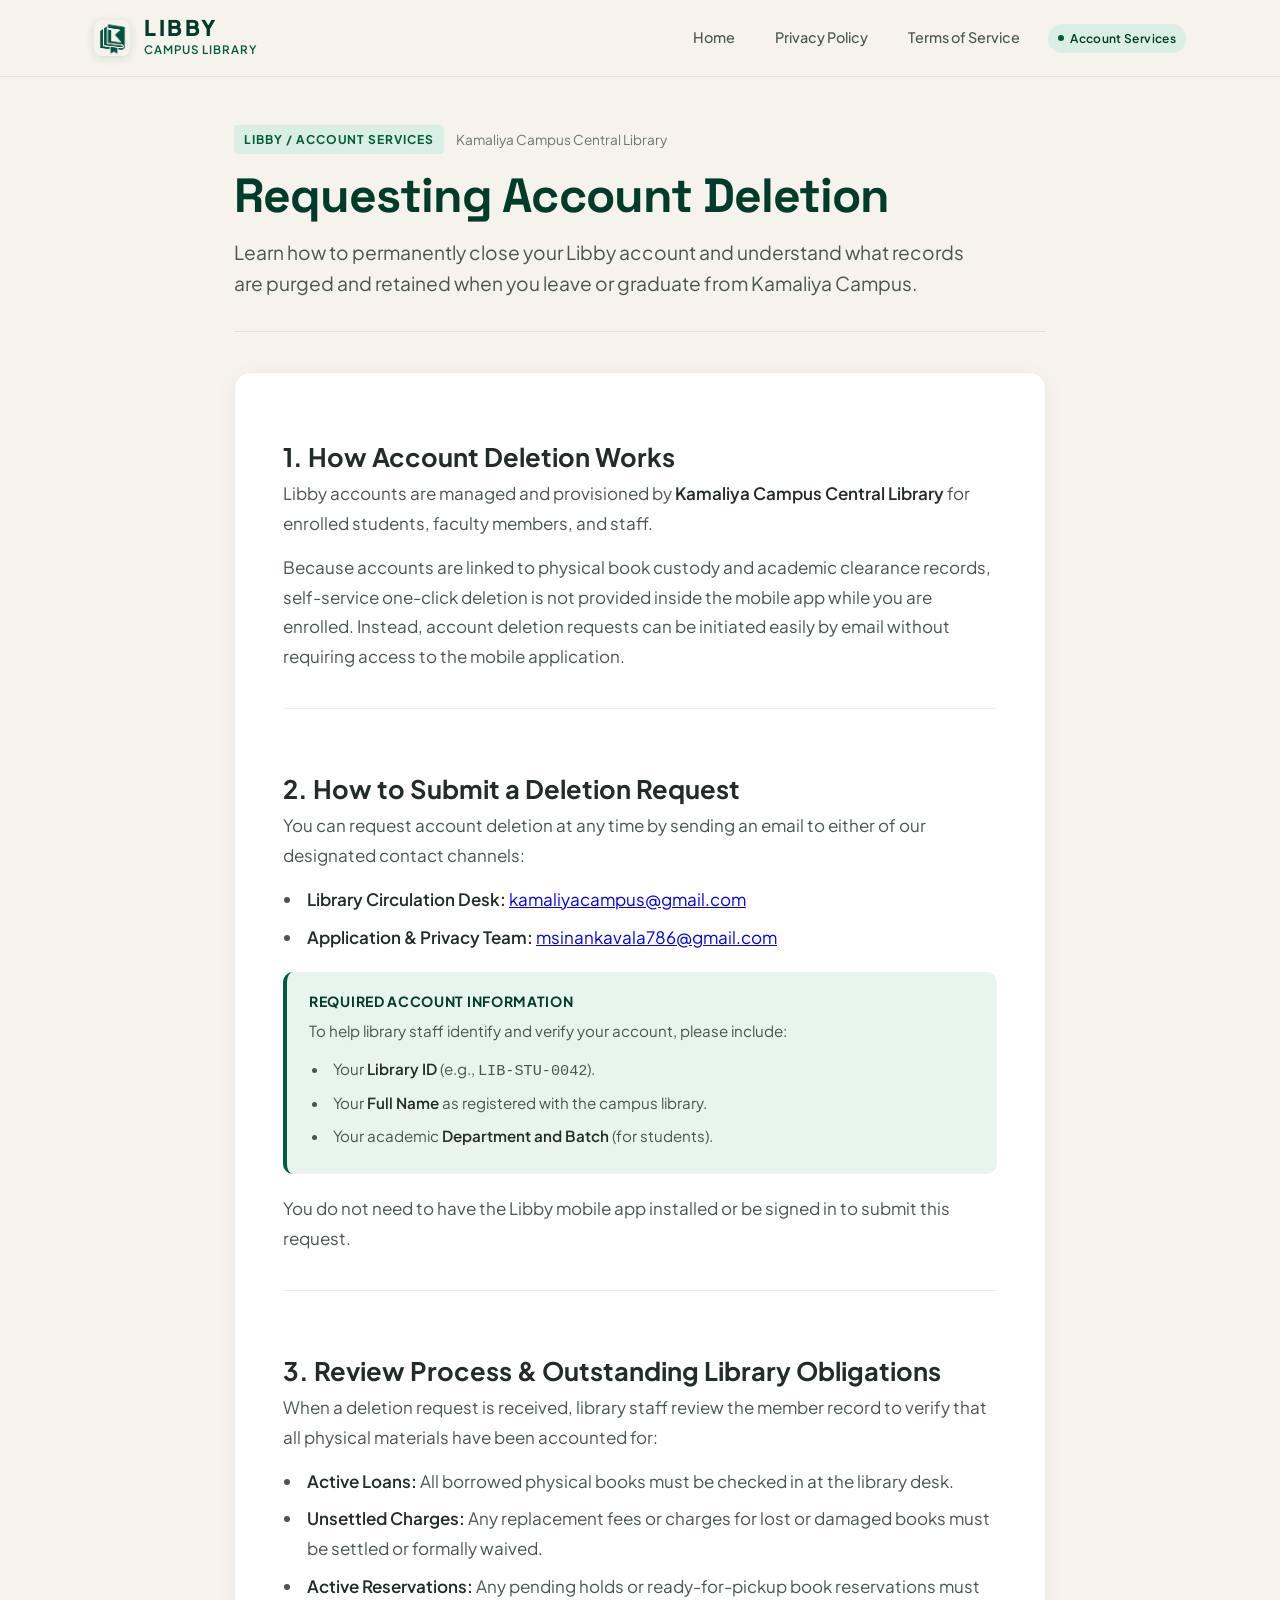
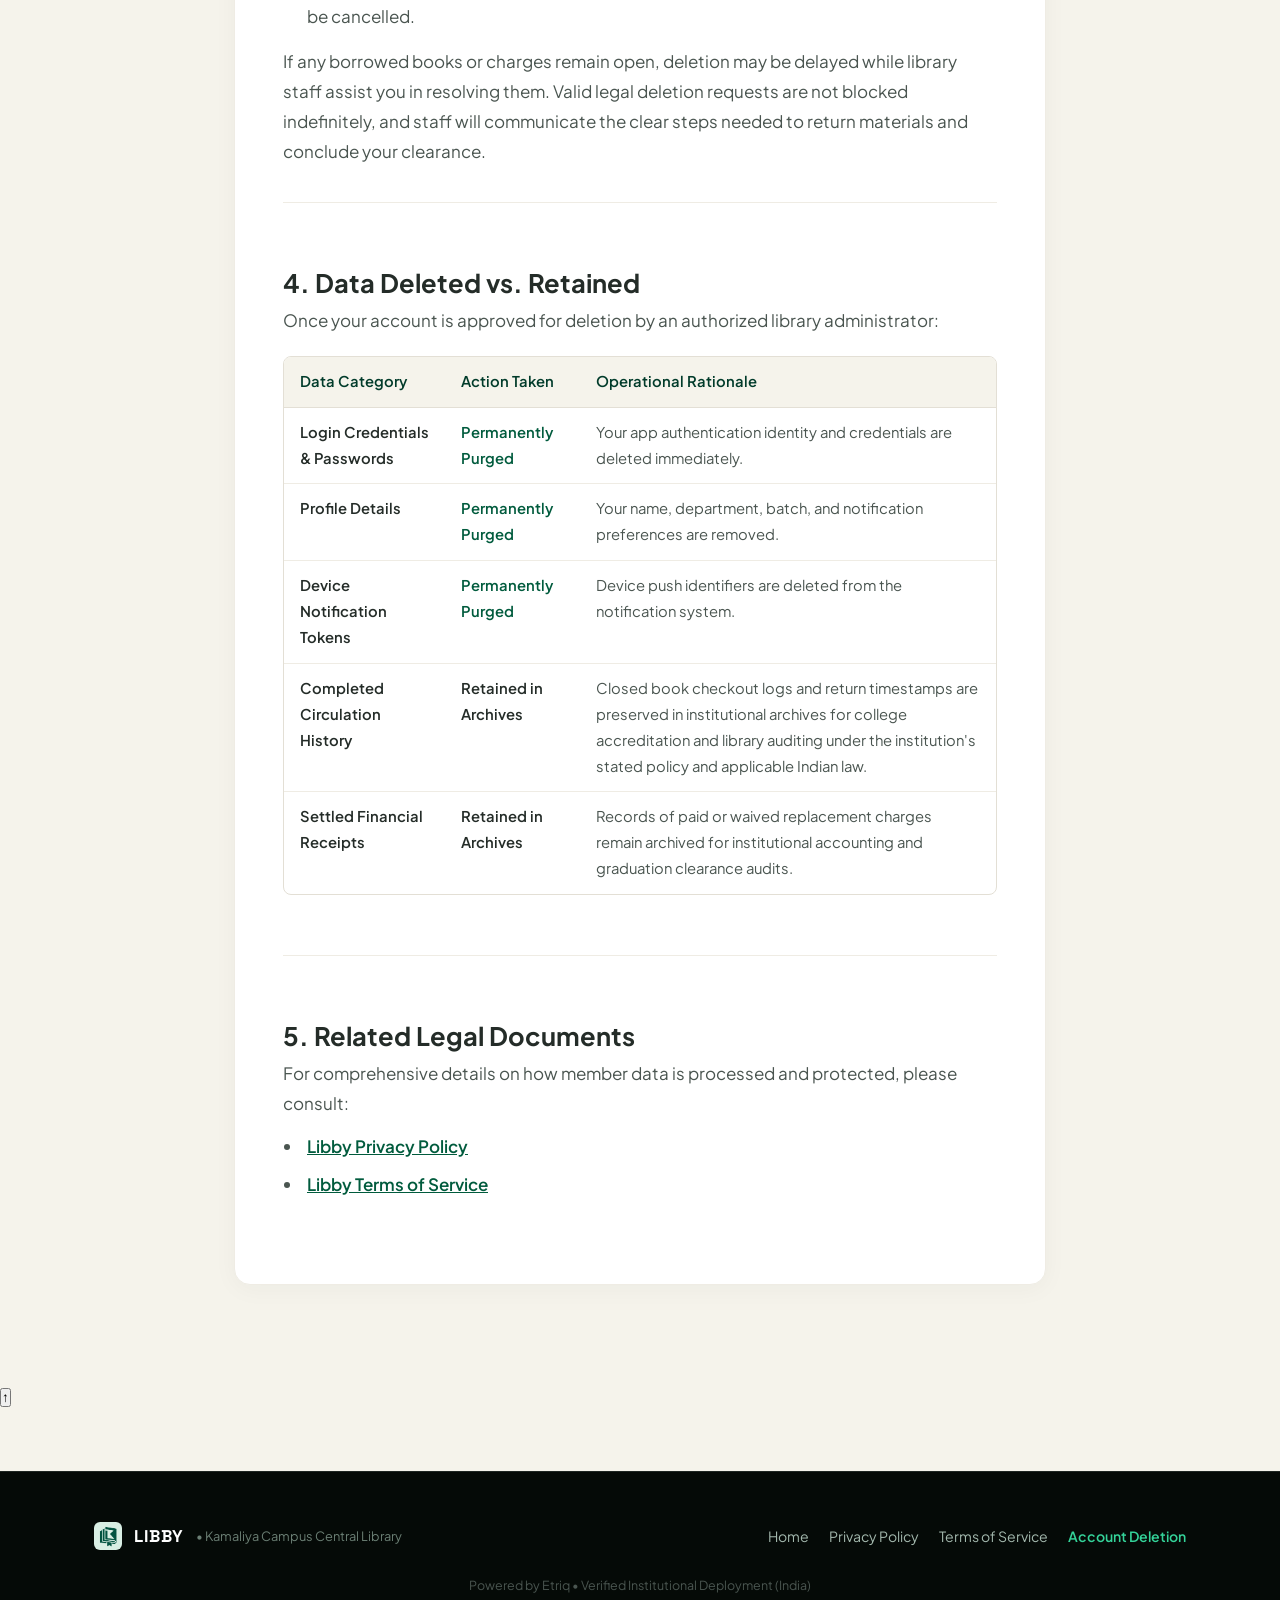
==== account-deletion/index.html @ 28964e1e "feat: sync latest marketing website, legal pages, assets, and v1.5.0 installer release link" ====
<!DOCTYPE html>
<html lang="en">
<head>
  <meta charset="UTF-8">
  <meta name="viewport" content="width=device-width, initial-scale=1.0">
  <title>Account Deletion Request — Libby Campus Library Platform</title>
  <meta name="description" content="Instructions and request pathways for deleting your Libby library account and personal profile records.">
  <link rel="canonical" href="https://libby.etriq.online/account-deletion/">
  
  <meta property="og:title" content="Account Deletion Request — Libby">
  <meta property="og:description" content="Official guidelines on how to request deletion of your Libby account and personal data at Kamaliya Campus Central Library.">
  <meta property="og:type" content="website">
  <meta property="og:url" content="https://libby.etriq.online/account-deletion/">
  <meta property="og:image" content="../assets/libby_logo.png">

  <!-- Favicon / Web Tab Icon -->
  <link rel="icon" type="image/png" href="../assets/libby_logo.png">
  <link rel="apple-touch-icon" href="../assets/libby_logo.png">

  <!-- Typography: Space Grotesk (Headings) + Plus Jakarta Sans (Body) -->
  <link rel="preconnect" href="https://fonts.googleapis.com">
  <link rel="preconnect" href="https://fonts.gstatic.com" crossorigin>
  <link href="https://fonts.googleapis.com/css2?family=Plus+Jakarta+Sans:ital,wght@0,300;0,400;0,500;0,600;0,700;0,800;1,400&family=Space+Grotesk:wght@500;600;700&display=swap" rel="stylesheet">
  
  <link rel="stylesheet" href="../policy.css">
</head>
<body>
  <!-- Accessible Skip Link -->
  <a href="#main-content" class="skip-link">Skip to main content</a>

  <!-- Header -->
  <header class="site-header">
    <div class="header-container">
      <a href="../index.html" class="brand-group" aria-label="Libby Home">
        <img src="../assets/libby_logo.png" alt="Libby Logo" class="brand-logo-img" width="36" height="36">
        <div class="brand-text-block">
          <span class="brand-title">Libby</span>
          <span class="brand-subtitle">Campus Library</span>
        </div>
      </a>
      <nav class="header-nav" aria-label="Primary navigation">
        <a href="../index.html" class="nav-link">Home</a>
        <a href="../privacy-policy/" class="nav-link">Privacy Policy</a>
        <a href="../terms-of-service/" class="nav-link">Terms of Service</a>
        <span class="badge-tag">Account Services</span>
      </nav>
    </div>
  </header>

  <!-- Page Wrapper -->
  <div class="page-wrapper" style="max-width: 860px;">
    <!-- Hero Banner -->
    <header class="policy-hero">
      <div class="hero-context">
        <span class="hero-context-badge">LIBBY / ACCOUNT SERVICES</span>
        <span class="hero-context-meta">Kamaliya Campus Central Library</span>
      </div>
      <h1 class="policy-title">Requesting Account Deletion</h1>
      <p class="hero-lead">
        Learn how to permanently close your Libby account and understand what records are purged and retained when you leave or graduate from Kamaliya Campus.
      </p>
    </header>

    <!-- Main Content -->
    <main id="main-content" class="policy-main">

      <!-- Section: Overview -->
      <section class="policy-section">
        <h2>1. How Account Deletion Works</h2>
        <p>
          Libby accounts are managed and provisioned by <strong>Kamaliya Campus Central Library</strong> for enrolled students, faculty members, and staff.
        </p>
        <p>
          Because accounts are linked to physical book custody and academic clearance records, self-service one-click deletion is not provided inside the mobile app while you are enrolled. Instead, account deletion requests can be initiated easily by email without requiring access to the mobile application.
        </p>
      </section>

      <!-- Section: How to Submit -->
      <section class="policy-section">
        <h2>2. How to Submit a Deletion Request</h2>
        <p>
          You can request account deletion at any time by sending an email to either of our designated contact channels:
        </p>
        <ul>
          <li><strong>Library Circulation Desk:</strong> <a href="mailto:kamaliyacampus@gmail.com?subject=Account%20Deletion%20Request">kamaliyacampus@gmail.com</a></li>
          <li><strong>Application & Privacy Team:</strong> <a href="mailto:msinankavala786@gmail.com?subject=Account%20Deletion%20Request">msinankavala786@gmail.com</a></li>
        </ul>
        <div class="callout callout-verified">
          <div class="callout-title">Required Account Information</div>
          <p>To help library staff identify and verify your account, please include:</p>
          <ul style="margin-bottom: 0;">
            <li>Your <strong>Library ID</strong> (e.g., <code>LIB-STU-0042</code>).</li>
            <li>Your <strong>Full Name</strong> as registered with the campus library.</li>
            <li>Your academic <strong>Department and Batch</strong> (for students).</li>
          </ul>
        </div>
        <p>
          You do not need to have the Libby mobile app installed or be signed in to submit this request.
        </p>
      </section>

      <!-- Section: Review and Requirements -->
      <section class="policy-section">
        <h2>3. Review Process & Outstanding Library Obligations</h2>
        <p>
          When a deletion request is received, library staff review the member record to verify that all physical materials have been accounted for:
        </p>
        <ul>
          <li><strong>Active Loans:</strong> All borrowed physical books must be checked in at the library desk.</li>
          <li><strong>Unsettled Charges:</strong> Any replacement fees or charges for lost or damaged books must be settled or formally waived.</li>
          <li><strong>Active Reservations:</strong> Any pending holds or ready-for-pickup book reservations must be cancelled.</li>
        </ul>
        <p>
          If any borrowed books or charges remain open, deletion may be delayed while library staff assist you in resolving them. Valid legal deletion requests are not blocked indefinitely, and staff will communicate the clear steps needed to return materials and conclude your clearance.
        </p>
      </section>

      <!-- Section: What Data is Deleted vs. Retained -->
      <section class="policy-section">
        <h2>4. Data Deleted vs. Retained</h2>
        <p>
          Once your account is approved for deletion by an authorized library administrator:
        </p>
        <div class="data-table-wrapper">
          <table class="data-table">
            <thead>
              <tr>
                <th>Data Category</th>
                <th>Action Taken</th>
                <th>Operational Rationale</th>
              </tr>
            </thead>
            <tbody>
              <tr>
                <td><strong>Login Credentials & Passwords</strong></td>
                <td><strong style="color:#015B3D;">Permanently Purged</strong></td>
                <td>Your app authentication identity and credentials are deleted immediately.</td>
              </tr>
              <tr>
                <td><strong>Profile Details</strong></td>
                <td><strong style="color:#015B3D;">Permanently Purged</strong></td>
                <td>Your name, department, batch, and notification preferences are removed.</td>
              </tr>
              <tr>
                <td><strong>Device Notification Tokens</strong></td>
                <td><strong style="color:#015B3D;">Permanently Purged</strong></td>
                <td>Device push identifiers are deleted from the notification system.</td>
              </tr>
              <tr>
                <td><strong>Completed Circulation History</strong></td>
                <td><strong>Retained in Archives</strong></td>
                <td>Closed book checkout logs and return timestamps are preserved in institutional archives for college accreditation and library auditing under the institution's stated policy and applicable Indian law.</td>
              </tr>
              <tr>
                <td><strong>Settled Financial Receipts</strong></td>
                <td><strong>Retained in Archives</strong></td>
                <td>Records of paid or waived replacement charges remain archived for institutional accounting and graduation clearance audits.</td>
              </tr>
            </tbody>
          </table>
        </div>
      </section>

      <!-- Section: Related Policies -->
      <section class="policy-section">
        <h2>5. Related Legal Documents</h2>
        <p>
          For comprehensive details on how member data is processed and protected, please consult:
        </p>
        <ul>
          <li><a href="../privacy-policy/" style="color:var(--color-primary-green); font-weight:600; text-decoration:underline;">Libby Privacy Policy</a></li>
          <li><a href="../terms-of-service/" style="color:var(--color-primary-green); font-weight:600; text-decoration:underline;">Libby Terms of Service</a></li>
        </ul>
      </section>

    </main>
  </div>

  <!-- Back to Top Button -->
  <button id="back-to-top" class="back-to-top-btn" aria-label="Back to top">↑</button>

  <!-- Shared Footer -->
  <footer class="site-footer" style="background: #050A07; border-top: 1px solid rgba(217,239,228,0.12); padding: 50px 0 30px; margin-top: 60px;">
    <div style="max-width: 1140px; margin: 0 auto; padding: 0 24px; display: flex; justify-content: space-between; align-items: center; flex-wrap: wrap; gap: 20px;">
      <div style="display: flex; align-items: center; gap: 12px;">
        <img src="../assets/libby_logo.png" alt="Libby" width="28" height="28" style="background:#D9EFE4; border-radius:6px; padding:2px;">
        <span style="font-family:'Space Grotesk',sans-serif; font-weight:800; color:#FFFFFF; letter-spacing:0.05em;">LIBBY</span>
        <span style="font-size:0.8rem; color:#6B7F74;">• Kamaliya Campus Central Library</span>
      </div>
      <div style="display: flex; gap: 20px; font-size: 0.88rem; flex-wrap: wrap;">
        <a href="../index.html" style="color:#A3B8AD; text-decoration:none;">Home</a>
        <a href="../privacy-policy/" style="color:#A3B8AD; text-decoration:none;">Privacy Policy</a>
        <a href="../terms-of-service/" style="color:#A3B8AD; text-decoration:none;">Terms of Service</a>
        <a href="./" style="color:#34D399; text-decoration:none; font-weight:600;">Account Deletion</a>
      </div>
    </div>
    <div style="max-width: 1140px; margin: 24px auto 0; padding: 0 24px; font-size: 0.78rem; color: #4A5550; text-align: center;">
      Powered by Etriq • Verified Institutional Deployment (India)
    </div>
  </footer>

  <script src="../policy.js"></script>
</body>
</html>
---- policy.css ----
:root {
  /* Brand Core Palette */
  --color-primary-green: #015B3D;
  --color-deep-green: #013B2A;
  --color-mint: #D9EFE4;
  --color-mint-subtle: #EBF7F0;
  --color-warm-ivory: #F5F3EB;
  --color-warm-ivory-surface: #FCFAF6;
  --color-charcoal: #242C28;
  
  /* Neutral / Functional Accents */
  --color-card: #FFFFFF;
  --color-text-main: #242C28;
  --color-text-secondary: #4A5550;
  --color-text-muted: #6B7570;
  --color-border: #E3DFD5;
  --color-border-subtle: #EFECE4;
  --color-callout-bg: #E8F4EE;
  --color-callout-border: #BCE2CE;
  --color-amber-bg: #FFFBEB;
  --color-amber-border: #FDE68A;
  --color-amber-text: #92400E;

  /* Typography */
  --font-heading: 'Space Grotesk', -apple-system, BlinkMacSystemFont, "Segoe UI", Roboto, sans-serif;
  --font-editorial: 'Space Grotesk', -apple-system, BlinkMacSystemFont, "Segoe UI", Roboto, sans-serif;
  --font-sans: 'Plus Jakarta Sans', -apple-system, BlinkMacSystemFont, "Segoe UI", Roboto, sans-serif;
  
  /* Layout */
  --max-width-content: 840px;
  --max-width-container: 1140px;
}

*, *::before, *::after {
  box-sizing: border-box;
  margin: 0;
  padding: 0;
}

html {
  font-size: 16px;
  scroll-behavior: smooth;
  -webkit-text-size-adjust: 100%;
}

body {
  background-color: var(--color-warm-ivory);
  color: var(--color-text-main);
  font-family: var(--font-sans);
  font-size: 1.0625rem; /* ~17px for comfortable reading */
  line-height: 1.75;
  -webkit-font-smoothing: antialiased;
  -moz-osx-font-smoothing: grayscale;
}

/* Accessibility: Focus outlines */
:focus-visible {
  outline: 2px solid var(--color-primary-green);
  outline-offset: 3px;
}

/* Skip link for keyboard navigation */
.skip-link {
  position: absolute;
  top: -60px;
  left: 20px;
  background: var(--color-deep-green);
  color: #FFFFFF;
  padding: 10px 18px;
  border-radius: 6px;
  font-size: 0.9rem;
  font-weight: 600;
  text-decoration: none;
  z-index: 9999;
  transition: top 0.2s ease;
}
.skip-link:focus {
  top: 16px;
}

/* Header & Navigation */
.site-header {
  position: sticky;
  top: 0;
  background-color: rgba(245, 243, 235, 0.94);
  backdrop-filter: blur(12px);
  -webkit-backdrop-filter: blur(12px);
  border-bottom: 1px solid var(--color-border);
  z-index: 100;
  transition: box-shadow 0.2s ease;
}

.site-header.is-scrolled {
  box-shadow: 0 4px 20px rgba(1, 59, 42, 0.05);
}

.header-container {
  max-width: var(--max-width-container);
  margin: 0 auto;
  padding: 16px 24px;
  display: flex;
  align-items: center;
  justify-content: space-between;
}

.brand-group {
  display: flex;
  align-items: center;
  gap: 14px;
  text-decoration: none;
  color: inherit;
}

.brand-logo-img {
  width: 36px;
  height: 36px;
  border-radius: 8px;
  object-fit: cover;
  box-shadow: 0 2px 8px rgba(1, 91, 61, 0.15);
}

.brand-text-block {
  display: flex;
  flex-direction: column;
}

.brand-title {
  font-size: 1.35rem;
  font-weight: 800;
  letter-spacing: 0.12em;
  color: var(--color-deep-green);
  line-height: 1.1;
  text-transform: uppercase;
}

.brand-subtitle {
  font-size: 0.725rem;
  letter-spacing: 0.08em;
  font-weight: 600;
  color: var(--color-primary-green);
  text-transform: uppercase;
}

.header-nav {
  display: flex;
  align-items: center;
  gap: 16px;
}

.nav-link {
  font-size: 0.9rem;
  font-weight: 500;
  color: var(--color-text-secondary);
  text-decoration: none;
  padding: 6px 12px;
  border-radius: 6px;
  transition: color 0.15s ease, background-color 0.15s ease;
}

.nav-link:hover {
  color: var(--color-deep-green);
  background-color: var(--color-mint);
}

.badge-tag {
  display: inline-flex;
  align-items: center;
  gap: 6px;
  font-size: 0.75rem;
  font-weight: 600;
  padding: 4px 10px;
  border-radius: 20px;
  background-color: var(--color-mint);
  color: var(--color-deep-green);
  letter-spacing: 0.03em;
}

.badge-tag::before {
  content: "";
  display: inline-block;
  width: 6px;
  height: 6px;
  border-radius: 50%;
  background-color: var(--color-primary-green);
}

/* Page Layout */
.page-wrapper {
  max-width: var(--max-width-container);
  margin: 0 auto;
  padding: 48px 24px 96px;
}

.layout-grid {
  display: grid;
  grid-template-columns: 280px 1fr;
  gap: 48px;
  align-items: start;
}

/* Hero Section */
.policy-hero {
  border-bottom: 1px solid var(--color-border);
  padding-bottom: 32px;
  margin-bottom: 40px;
}

.hero-context {
  display: flex;
  align-items: center;
  gap: 12px;
  margin-bottom: 14px;
}

.hero-context-badge {
  font-size: 0.75rem;
  font-weight: 700;
  text-transform: uppercase;
  letter-spacing: 0.08em;
  color: var(--color-primary-green);
  background: var(--color-mint);
  padding: 4px 10px;
  border-radius: 4px;
}

.hero-context-meta {
  font-size: 0.85rem;
  color: var(--color-text-muted);
}

h1.policy-title {
  font-family: var(--font-editorial);
  font-size: 3rem;
  font-weight: 700;
  line-height: 1.15;
  color: var(--color-deep-green);
  margin-bottom: 14px;
  letter-spacing: -0.02em;
}

.hero-lead {
  font-size: 1.2rem;
  line-height: 1.6;
  color: var(--color-text-secondary);
  max-width: 760px;
}

.policy-dates {
  display: flex;
  flex-wrap: wrap;
  gap: 20px;
  margin-top: 22px;
  padding-top: 18px;
  border-top: 1px dashed var(--color-border);
  font-size: 0.875rem;
  color: var(--color-text-muted);
}

.policy-dates strong {
  color: var(--color-text-main);
  font-weight: 600;
}

/* Sidebar / Table of Contents */
.toc-sidebar {
  position: sticky;
  top: 96px;
  background: var(--color-card);
  border: 1px solid var(--color-border-subtle);
  border-radius: 14px;
  padding: 22px 20px;
  box-shadow: 0 4px 16px rgba(36, 44, 40, 0.03);
}

.toc-title {
  font-size: 0.825rem;
  font-weight: 700;
  text-transform: uppercase;
  letter-spacing: 0.1em;
  color: var(--color-deep-green);
  margin-bottom: 14px;
  display: flex;
  align-items: center;
  gap: 8px;
}

.toc-list {
  list-style: none;
  display: flex;
  flex-direction: column;
  gap: 3px;
  font-size: 0.875rem;
  max-height: calc(100vh - 200px);
  overflow-y: auto;
  padding-right: 4px;
}

.toc-list::-webkit-scrollbar {
  width: 4px;
}
.toc-list::-webkit-scrollbar-thumb {
  background: var(--color-border);
  border-radius: 2px;
}

.toc-link {
  display: block;
  padding: 6px 10px;
  color: var(--color-text-secondary);
  text-decoration: none;
  border-radius: 6px;
  transition: all 0.15s ease;
  line-height: 1.35;
}

.toc-link:hover {
  background-color: var(--color-mint-subtle);
  color: var(--color-primary-green);
  padding-left: 14px;
}

.toc-link.is-active {
  background-color: var(--color-mint);
  color: var(--color-deep-green);
  font-weight: 600;
  border-left: 3px solid var(--color-primary-green);
  border-radius: 0 6px 6px 0;
  padding-left: 10px;
}

/* Document Content */
.policy-article {
  background: var(--color-card);
  border: 1px solid var(--color-border-subtle);
  border-radius: 16px;
  padding: 44px 48px;
  box-shadow: 0 4px 24px rgba(36, 44, 40, 0.04);
}

.policy-section {
  padding-top: 18px;
  margin-bottom: 40px;
  scroll-margin-top: 100px;
}

.policy-section:not(:last-child) {
  border-bottom: 1px solid var(--color-border-subtle);
  padding-bottom: 36px;
}

.section-num {
  display: inline-block;
  font-size: 0.75rem;
  font-weight: 700;
  letter-spacing: 0.1em;
  text-transform: uppercase;
  color: var(--color-primary-green);
  margin-bottom: 6px;
}

h2.section-heading {
  font-family: var(--font-editorial);
  font-size: 1.85rem;
  font-weight: 700;
  line-height: 1.25;
  color: var(--color-deep-green);
  margin-bottom: 18px;
  letter-spacing: -0.01em;
}

h3.subheading {
  font-size: 1.15rem;
  font-weight: 700;
  color: var(--color-charcoal);
  margin-top: 24px;
  margin-bottom: 10px;
}

.policy-section p {
  margin-bottom: 14px;
  color: var(--color-text-secondary);
}

.policy-section p:last-child {
  margin-bottom: 0;
}

.policy-section strong {
  color: var(--color-charcoal);
  font-weight: 600;
}

.policy-section ul, 
.policy-section ol {
  margin-left: 20px;
  margin-bottom: 16px;
  color: var(--color-text-secondary);
}

.policy-section li {
  margin-bottom: 8px;
  padding-left: 4px;
}

.policy-section li strong {
  color: var(--color-text-main);
}

/* Callout Boxes */
.callout {
  padding: 18px 22px;
  border-radius: 10px;
  margin: 20px 0;
  font-size: 0.95rem;
  line-height: 1.6;
}

.callout-verified {
  background-color: var(--color-callout-bg);
  border-left: 4px solid var(--color-primary-green);
  color: var(--color-deep-green);
}

.callout-actionable {
  background-color: var(--color-amber-bg);
  border: 1px solid var(--color-amber-border);
  border-left: 4px solid #D97706;
  color: var(--color-amber-text);
}

.callout-title {
  font-weight: 700;
  font-size: 0.875rem;
  text-transform: uppercase;
  letter-spacing: 0.05em;
  margin-bottom: 6px;
  display: flex;
  align-items: center;
  gap: 8px;
}

/* Data Table */
.data-table-wrapper {
  overflow-x: auto;
  margin: 20px 0 24px;
  border: 1px solid var(--color-border);
  border-radius: 8px;
}

.data-table {
  width: 100%;
  border-collapse: collapse;
  font-size: 0.925rem;
  text-align: left;
}

.data-table th {
  background-color: var(--color-warm-ivory);
  color: var(--color-deep-green);
  font-weight: 600;
  padding: 12px 16px;
  border-bottom: 1px solid var(--color-border);
  white-space: nowrap;
}

.data-table td {
  padding: 12px 16px;
  border-bottom: 1px solid var(--color-border-subtle);
  vertical-align: top;
  color: var(--color-text-secondary);
}

.data-table tr:last-child td {
  border-bottom: none;
}

.data-table tr:hover td {
  background-color: var(--color-mint-subtle);
}

/* Institutional Placeholders */
.placeholder-field {
  display: inline-block;
  background-color: #FEF3C7;
  color: #78350F;
  border: 1px dashed #D97706;
  padding: 2px 8px;
  border-radius: 4px;
  font-family: monospace;
  font-size: 0.88rem;
  font-weight: 600;
}

/* Contact Block */
.contact-card {
  background-color: var(--color-warm-ivory);
  border: 1px solid var(--color-border);
  border-radius: 12px;
  padding: 24px;
  margin-top: 18px;
}

.contact-grid {
  display: grid;
  grid-template-columns: repeat(auto-fit, minmax(220px, 1fr));
  gap: 18px;
  margin-top: 16px;
}

.contact-item-label {
  font-size: 0.75rem;
  font-weight: 700;
  text-transform: uppercase;
  letter-spacing: 0.08em;
  color: var(--color-text-muted);
  margin-bottom: 4px;
}

.contact-item-value {
  font-size: 0.95rem;
  color: var(--color-charcoal);
  font-weight: 500;
  word-break: break-word;
}

/* Back to Top Floating Button */
.back-to-top {
  position: fixed;
  bottom: 28px;
  right: 28px;
  background-color: var(--color-deep-green);
  color: #FFFFFF;
  width: 44px;
  height: 44px;
  border-radius: 50%;
  border: none;
  cursor: pointer;
  display: flex;
  align-items: center;
  justify-content: center;
  box-shadow: 0 4px 14px rgba(1, 59, 42, 0.25);
  opacity: 0;
  visibility: hidden;
  transition: opacity 0.2s ease, visibility 0.2s ease, transform 0.2s ease;
  z-index: 90;
}

.back-to-top.is-visible {
  opacity: 1;
  visibility: visible;
}

.back-to-top:hover {
  background-color: var(--color-primary-green);
  transform: translateY(-2px);
}

/* Footer */
.site-footer {
  background-color: var(--color-deep-green);
  color: var(--color-warm-ivory);
  padding: 56px 24px 36px;
  margin-top: 72px;
  border-top: 1px solid rgba(255, 255, 255, 0.08);
}

.footer-container {
  max-width: var(--max-width-container);
  margin: 0 auto;
}

.footer-top {
  display: flex;
  flex-wrap: wrap;
  justify-content: space-between;
  align-items: flex-start;
  gap: 32px;
  padding-bottom: 36px;
  border-bottom: 1px solid rgba(255, 255, 255, 0.12);
}

.footer-brand {
  max-width: 380px;
}

.footer-brand-title {
  font-size: 1.4rem;
  font-weight: 800;
  letter-spacing: 0.12em;
  color: #FFFFFF;
  margin-bottom: 8px;
  text-transform: uppercase;
}

.footer-brand-text {
  font-size: 0.9rem;
  color: var(--color-mint);
  line-height: 1.6;
}

.footer-links-group {
  display: flex;
  flex-direction: column;
  gap: 10px;
}

.footer-links-title {
  font-size: 0.75rem;
  font-weight: 700;
  text-transform: uppercase;
  letter-spacing: 0.1em;
  color: var(--color-mint);
  margin-bottom: 4px;
}

.footer-link {
  color: rgba(245, 243, 235, 0.85);
  text-decoration: none;
  font-size: 0.9rem;
  transition: color 0.15s ease;
}

.footer-link:hover {
  color: #FFFFFF;
  text-decoration: underline;
}

.footer-bottom {
  display: flex;
  flex-wrap: wrap;
  justify-content: space-between;
  align-items: center;
  gap: 16px;
  padding-top: 28px;
  font-size: 0.825rem;
  color: rgba(245, 243, 235, 0.65);
}

.footer-bottom a {
  color: var(--color-mint);
  text-decoration: none;
}

/* Document Content Main Container */
.policy-main {
  background: var(--color-card);
  border: 1px solid var(--color-border-subtle);
  border-radius: 16px;
  padding: 44px 48px;
  box-shadow: 0 4px 24px rgba(36, 44, 40, 0.04);
  min-width: 0;
  overflow-wrap: break-word;
  word-break: break-word;
}

/* Reduced Motion Preference */
@media (prefers-reduced-motion: reduce) {
  *, *::before, *::after {
    animation-duration: 0.01ms !important;
    animation-iteration-count: 1 !important;
    transition-duration: 0.01ms !important;
    scroll-behavior: auto !important;
  }
}

/* Responsive Breakpoints */
@media (max-width: 980px) {
  .layout-grid {
    grid-template-columns: 1fr;
    gap: 32px;
  }

  .toc-sidebar {
    position: static;
    order: -1;
    margin-bottom: 16px;
    top: auto;
  }

  .toc-list {
    max-height: 240px;
  }

  .policy-main,
  .policy-article {
    padding: 32px 24px;
  }

  h1.policy-title {
    font-size: 2.35rem;
  }
}

@media (max-width: 640px) {
  .header-container {
    padding: 12px 16px;
  }

  .header-nav {
    gap: 8px;
    flex-wrap: wrap;
  }

  .nav-link {
    font-size: 0.85rem;
    padding: 4px 8px;
  }

  .page-wrapper {
    padding: 24px 14px 60px;
  }

  .policy-main,
  .policy-article {
    padding: 24px 16px;
    border-radius: 12px;
  }

  h1.policy-title {
    font-size: 1.85rem;
    line-height: 1.2;
  }

  .hero-lead {
    font-size: 1.05rem;
  }

  .policy-section h2,
  h2.section-heading {
    font-size: 1.4rem;
    line-height: 1.3;
  }

  .policy-section h3,
  h3.subheading {
    font-size: 1.1rem;
  }

  .policy-dates {
    flex-direction: column;
    gap: 8px;
  }

  .data-table-wrapper {
    margin: 16px -8px;
    border-radius: 6px;
    -webkit-overflow-scrolling: touch;
  }

  .data-table th,
  .data-table td {
    padding: 10px 12px;
    font-size: 0.85rem;
  }

  .callout {
    padding: 14px 16px;
  }

  .footer-top {
    flex-direction: column;
  }

  .footer-bottom {
    flex-direction: column;
    align-items: flex-start;
  }
}

@media (max-width: 380px) {
  .page-wrapper {
    padding: 20px 10px 48px;
  }

  .policy-main,
  .policy-article {
    padding: 20px 12px;
  }

  h1.policy-title {
    font-size: 1.65rem;
  }

  .data-table th,
  .data-table td {
    padding: 8px 10px;
    font-size: 0.8rem;
  }
}
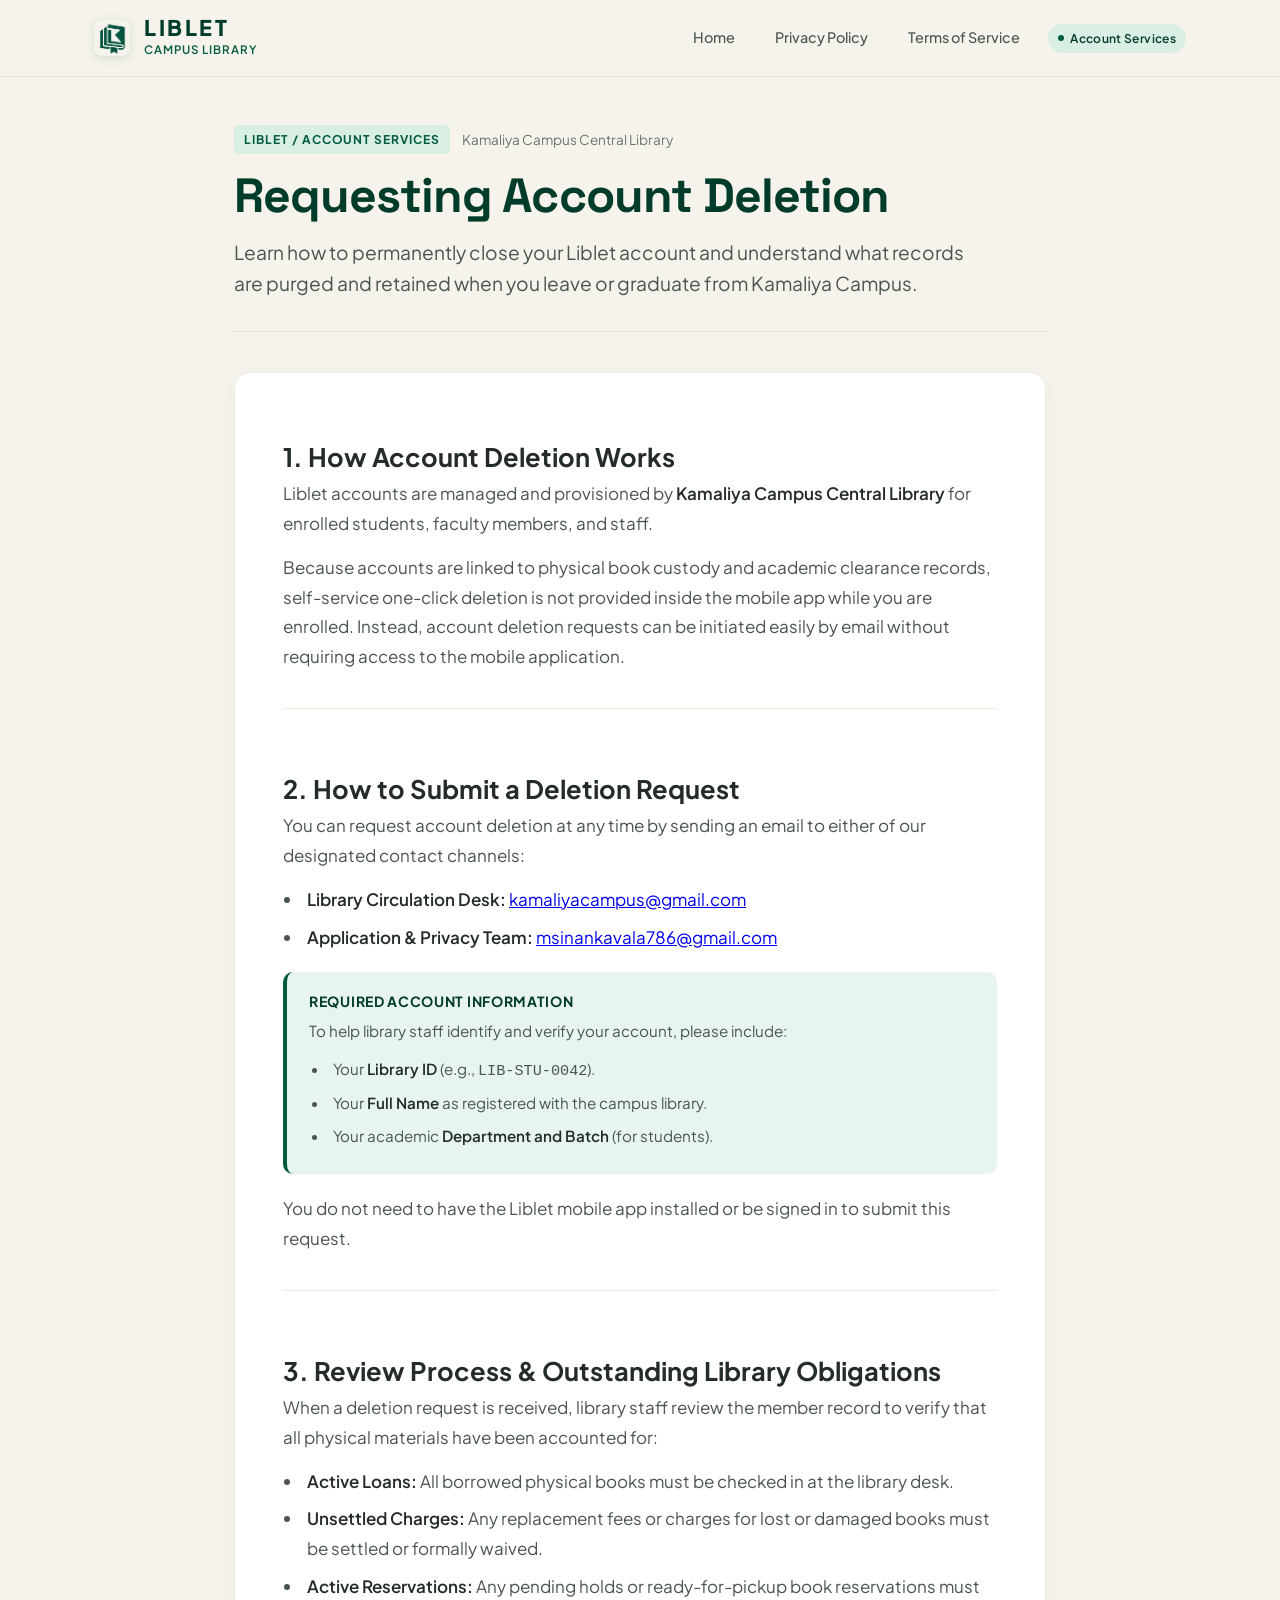
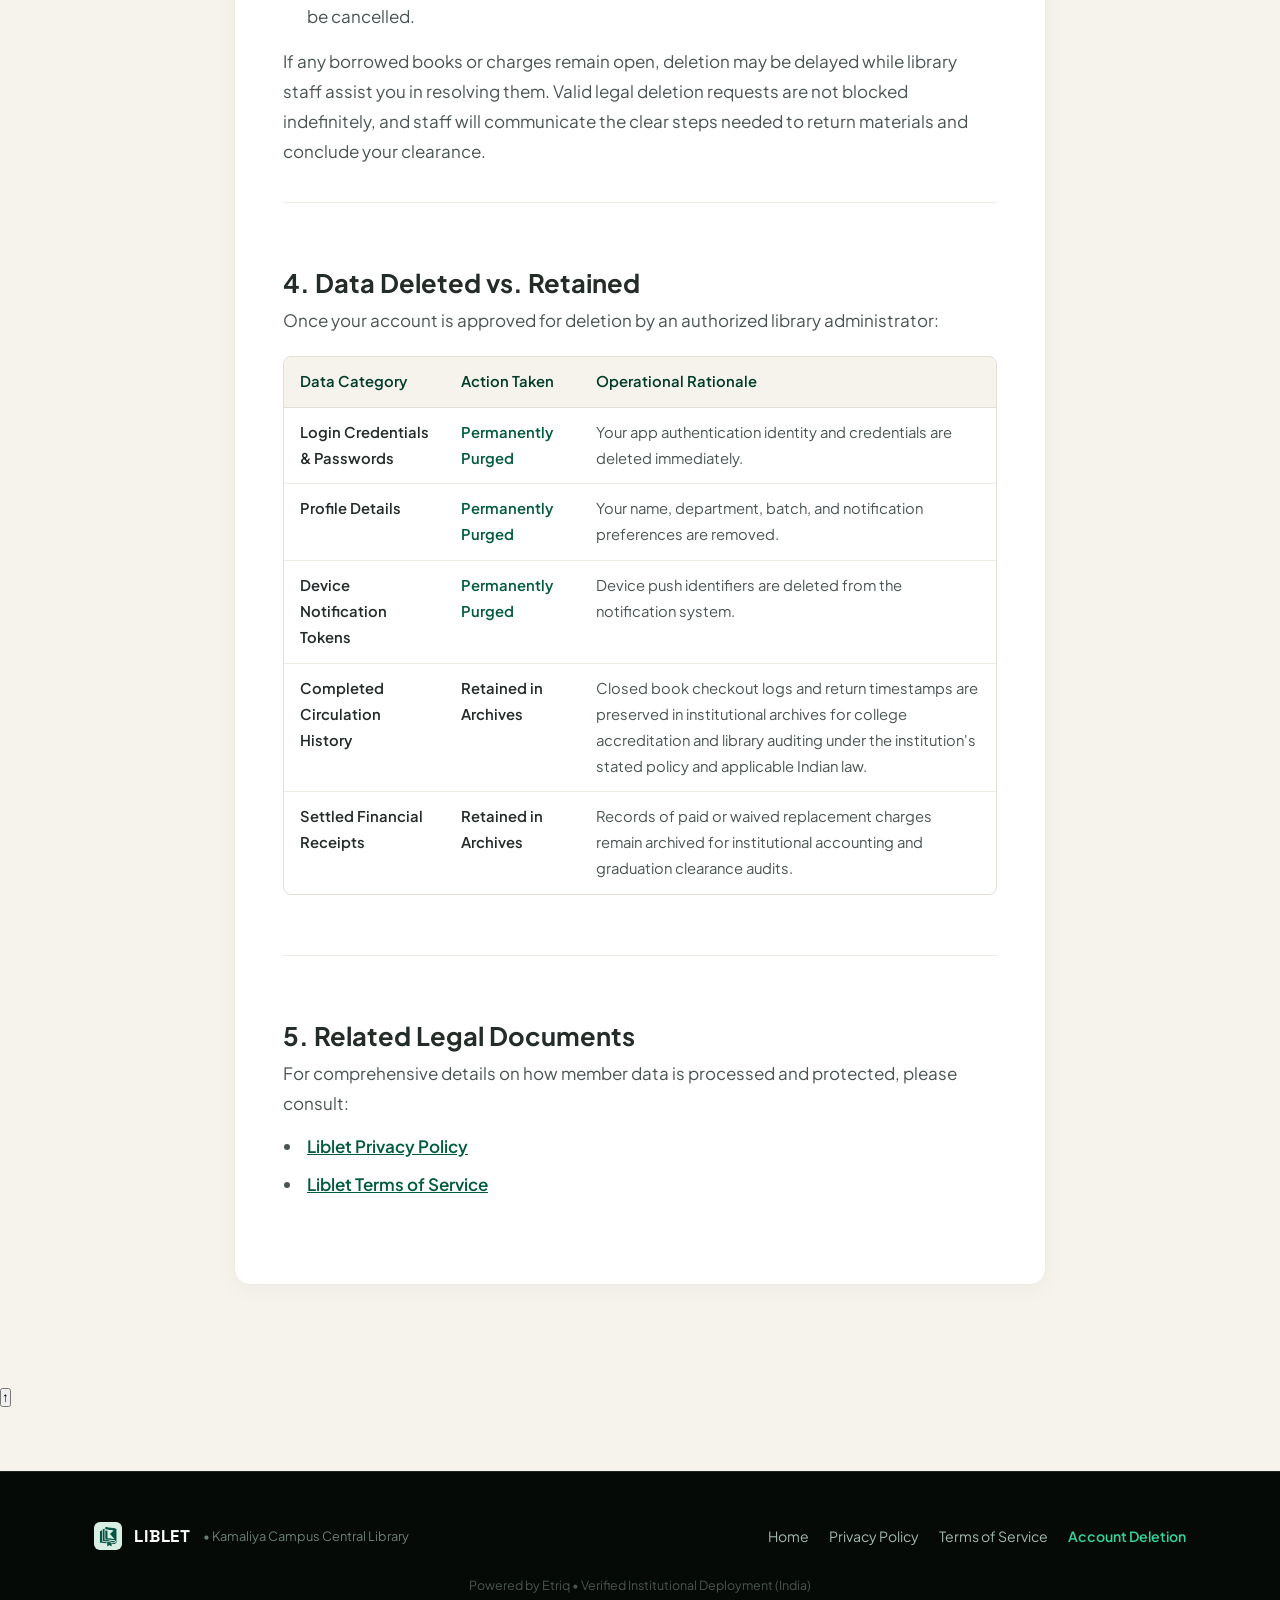
==== commit 94a870a5: "feat: complete Liblet website rebrand and update Windows download" ====
--- a/account-deletion/index.html
+++ b/account-deletion/index.html
@@ -3,14 +3,14 @@
 <head>
   <meta charset="UTF-8">
   <meta name="viewport" content="width=device-width, initial-scale=1.0">
-  <title>Account Deletion Request — Libby Campus Library Platform</title>
-  <meta name="description" content="Instructions and request pathways for deleting your Libby library account and personal profile records.">
-  <link rel="canonical" href="https://libby.etriq.online/account-deletion/">
+  <title>Account Deletion Request — Liblet Campus Library Platform</title>
+  <meta name="description" content="Instructions and request pathways for deleting your Liblet library account and personal profile records.">
+  <link rel="canonical" href="https://liblet.etriq.online/account-deletion/">
   
-  <meta property="og:title" content="Account Deletion Request — Libby">
-  <meta property="og:description" content="Official guidelines on how to request deletion of your Libby account and personal data at Kamaliya Campus Central Library.">
+  <meta property="og:title" content="Account Deletion Request — Liblet">
+  <meta property="og:description" content="Official guidelines on how to request deletion of your Liblet account and personal data at Kamaliya Campus Central Library.">
   <meta property="og:type" content="website">
-  <meta property="og:url" content="https://libby.etriq.online/account-deletion/">
+  <meta property="og:url" content="https://liblet.etriq.online/account-deletion/">
   <meta property="og:image" content="../assets/libby_logo.png">
 
   <!-- Favicon / Web Tab Icon -->
@@ -31,10 +31,10 @@
   <!-- Header -->
   <header class="site-header">
     <div class="header-container">
-      <a href="../index.html" class="brand-group" aria-label="Libby Home">
-        <img src="../assets/libby_logo.png" alt="Libby Logo" class="brand-logo-img" width="36" height="36">
+      <a href="../index.html" class="brand-group" aria-label="Liblet Home">
+        <img src="../assets/libby_logo.png" alt="Liblet Logo" class="brand-logo-img" width="36" height="36">
         <div class="brand-text-block">
-          <span class="brand-title">Libby</span>
+          <span class="brand-title">Liblet</span>
           <span class="brand-subtitle">Campus Library</span>
         </div>
       </a>
@@ -52,12 +52,12 @@
     <!-- Hero Banner -->
     <header class="policy-hero">
       <div class="hero-context">
-        <span class="hero-context-badge">LIBBY / ACCOUNT SERVICES</span>
+        <span class="hero-context-badge">LIBLET / ACCOUNT SERVICES</span>
         <span class="hero-context-meta">Kamaliya Campus Central Library</span>
       </div>
       <h1 class="policy-title">Requesting Account Deletion</h1>
       <p class="hero-lead">
-        Learn how to permanently close your Libby account and understand what records are purged and retained when you leave or graduate from Kamaliya Campus.
+        Learn how to permanently close your Liblet account and understand what records are purged and retained when you leave or graduate from Kamaliya Campus.
       </p>
     </header>
 
@@ -68,7 +68,7 @@
       <section class="policy-section">
         <h2>1. How Account Deletion Works</h2>
         <p>
-          Libby accounts are managed and provisioned by <strong>Kamaliya Campus Central Library</strong> for enrolled students, faculty members, and staff.
+          Liblet accounts are managed and provisioned by <strong>Kamaliya Campus Central Library</strong> for enrolled students, faculty members, and staff.
         </p>
         <p>
           Because accounts are linked to physical book custody and academic clearance records, self-service one-click deletion is not provided inside the mobile app while you are enrolled. Instead, account deletion requests can be initiated easily by email without requiring access to the mobile application.
@@ -95,7 +95,7 @@
           </ul>
         </div>
         <p>
-          You do not need to have the Libby mobile app installed or be signed in to submit this request.
+          You do not need to have the Liblet mobile app installed or be signed in to submit this request.
         </p>
       </section>
 
@@ -168,8 +168,8 @@
           For comprehensive details on how member data is processed and protected, please consult:
         </p>
         <ul>
-          <li><a href="../privacy-policy/" style="color:var(--color-primary-green); font-weight:600; text-decoration:underline;">Libby Privacy Policy</a></li>
-          <li><a href="../terms-of-service/" style="color:var(--color-primary-green); font-weight:600; text-decoration:underline;">Libby Terms of Service</a></li>
+          <li><a href="../privacy-policy/" style="color:var(--color-primary-green); font-weight:600; text-decoration:underline;">Liblet Privacy Policy</a></li>
+          <li><a href="../terms-of-service/" style="color:var(--color-primary-green); font-weight:600; text-decoration:underline;">Liblet Terms of Service</a></li>
         </ul>
       </section>
 
@@ -183,8 +183,8 @@
   <footer class="site-footer" style="background: #050A07; border-top: 1px solid rgba(217,239,228,0.12); padding: 50px 0 30px; margin-top: 60px;">
     <div style="max-width: 1140px; margin: 0 auto; padding: 0 24px; display: flex; justify-content: space-between; align-items: center; flex-wrap: wrap; gap: 20px;">
       <div style="display: flex; align-items: center; gap: 12px;">
-        <img src="../assets/libby_logo.png" alt="Libby" width="28" height="28" style="background:#D9EFE4; border-radius:6px; padding:2px;">
-        <span style="font-family:'Space Grotesk',sans-serif; font-weight:800; color:#FFFFFF; letter-spacing:0.05em;">LIBBY</span>
+        <img src="../assets/libby_logo.png" alt="Liblet" width="28" height="28" style="background:#D9EFE4; border-radius:6px; padding:2px;">
+        <span style="font-family:'Space Grotesk',sans-serif; font-weight:800; color:#FFFFFF; letter-spacing:0.05em;">LIBLET</span>
         <span style="font-size:0.8rem; color:#6B7F74;">• Kamaliya Campus Central Library</span>
       </div>
       <div style="display: flex; gap: 20px; font-size: 0.88rem; flex-wrap: wrap;">
